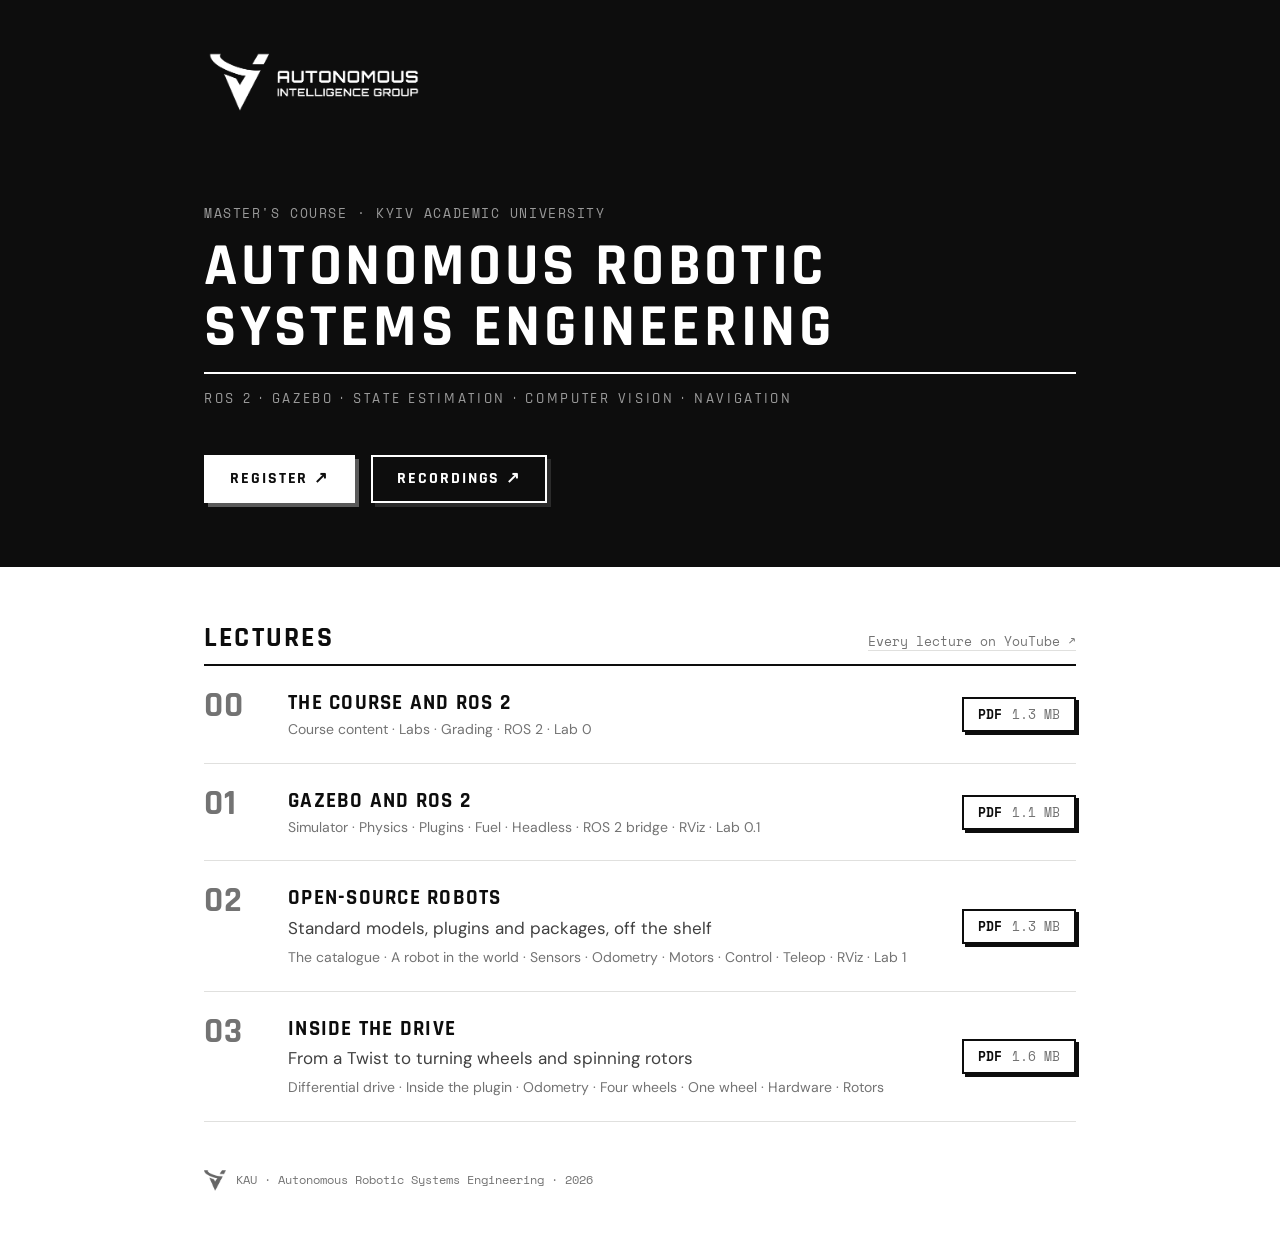
==== index.html @ 1cdad690 "Course page" ====
<!doctype html>
<html lang="en">
<head>
<meta charset="utf-8">
<meta name="viewport" content="width=device-width, initial-scale=1">
<title>Autonomous Robotic Systems Engineering</title>
<meta name="description" content="Master's course at Kyiv Academic University: ROS 2, Gazebo, state estimation, computer vision, navigation. Lecture slides, recordings and registration.">
<meta property="og:title" content="Autonomous Robotic Systems Engineering">
<meta property="og:description" content="ROS 2 · Gazebo · State Estimation · Computer Vision · Navigation. Lecture slides, recordings and registration.">
<link rel="icon" href="logo.png">
<link rel="preconnect" href="https://fonts.googleapis.com">
<link rel="preconnect" href="https://fonts.gstatic.com" crossorigin>
<link rel="stylesheet" href="https://fonts.googleapis.com/css2?family=Rajdhani:wght@500;600;700&family=DM+Sans:wght@400;500;600&family=Space+Mono:wght@400;700&display=swap">
<!-- Generated by site/build.py from this template: edit here, not in the output.
     Palette, type and geometry follow ref/academic.css, the lecture-deck theme:
     monochrome, square corners, hard offset shadows. The header is the deck's cover slide. -->
<style>
  :root {
    --black: #0D0D0D;
    --gray-900: #1A1A1A;
    --gray-800: #2B2B2B;
    --gray-700: #404040;
    --gray-600: #5A5A5A;
    --gray-500: #737373;
    --gray-400: #9A9A9A;
    --gray-300: #C2C2C2;
    --gray-200: #E0E0DE;
    --gray-50: #F8F8F6;
    --white: #FFFFFF;

    --bg: var(--white);
    --fg: var(--black);
    --fg-2: var(--gray-700);
    --fg-3: var(--gray-500);
    --rule: var(--gray-200);
    --ink: var(--black);          /* borders and shadows of controls */
    --logo-blend: multiply;       /* hides the logo's white ground */
    --logo-filter: none;
  }
  @media (prefers-color-scheme: dark) {
    :root {
      --bg: #111111;
      --fg: var(--gray-50);
      --fg-2: var(--gray-300);
      --fg-3: var(--gray-400);
      --rule: var(--gray-800);
      --ink: var(--gray-50);
      --logo-blend: screen;
      --logo-filter: invert(1);
    }
  }

  * { box-sizing: border-box; }
  html { -webkit-text-size-adjust: 100%; }
  body {
    margin: 0;
    background: var(--bg);
    color: var(--fg);
    font: 400 17px/1.55 'DM Sans', system-ui, sans-serif;
  }
  a { color: inherit; }
  .wrap { max-width: 920px; margin: 0 auto; padding-inline: 24px; }

  /* ── Header: the deck's cover slide ─────────────────────────────── */
  header {
    background: var(--black);
    color: var(--white);
    padding: 48px 0 64px;
  }
  .wordmark {
    display: block;
    width: 220px;
    height: auto;
    filter: invert(1);
    mix-blend-mode: screen;      /* the inverted white ground disappears into the black */
  }
  .eyebrow {
    margin: 88px 0 14px;
    font: 400 13px/1.4 'Space Mono', monospace;
    letter-spacing: 0.12em;
    text-transform: uppercase;
    color: var(--gray-400);
  }
  h1 {
    margin: 0;
    padding-bottom: 14px;
    border-bottom: 2px solid var(--white);
    font: 700 clamp(34px, 6.4vw, 60px)/1.02 'Rajdhani', sans-serif;
    letter-spacing: 0.06em;
    text-transform: uppercase;
  }
  .tagline {
    margin: 14px 0 0;
    font: 500 15px/1.5 'Rajdhani', sans-serif;
    letter-spacing: 0.18em;
    text-transform: uppercase;
    color: var(--gray-400);
  }
  .actions { display: flex; flex-wrap: wrap; gap: 16px; margin-top: 44px; }
  .btn {
    display: inline-flex;
    align-items: center;
    gap: 10px;
    padding: 14px 24px;
    border: 2px solid var(--white);
    font: 700 16px/1 'Rajdhani', sans-serif;
    letter-spacing: 0.12em;
    text-transform: uppercase;
    text-decoration: none;
    transition: transform .08s, box-shadow .08s;
  }
  .btn.primary { background: var(--white); color: var(--black); box-shadow: 4px 4px 0 var(--gray-600); }
  .btn.ghost { color: var(--white); box-shadow: 4px 4px 0 var(--gray-800); }
  .btn:hover { transform: translate(2px, 2px); box-shadow: 2px 2px 0 var(--gray-600); }
  .btn:focus-visible, .pdf:focus-visible { outline: 2px solid var(--gray-400); outline-offset: 3px; }

  /* ── Lectures ───────────────────────────────────────────────────── */
  main { padding-block: 56px 8px; }
  .section-head {
    display: flex;
    align-items: baseline;
    justify-content: space-between;
    gap: 16px;
    flex-wrap: wrap;
    border-bottom: 2px solid var(--ink);
    padding-bottom: 10px;
  }
  h2 {
    margin: 0;
    font: 700 28px/1.1 'Rajdhani', sans-serif;
    letter-spacing: 0.08em;
    text-transform: uppercase;
  }
  .section-head a {
    font: 400 13px/1.4 'Space Mono', monospace;
    color: var(--fg-3);
    text-decoration: none;
    border-bottom: 1px solid var(--rule);
  }
  .section-head a:hover { color: var(--fg); border-color: var(--fg); }

  ol { list-style: none; margin: 0; padding: 0; }
  .lecture {
    display: grid;
    grid-template-columns: 64px 1fr auto;
    gap: 4px 20px;
    align-items: start;
    padding: 22px 0;
    border-bottom: 1px solid var(--rule);
  }
  .num {
    font: 700 36px/1 'Rajdhani', sans-serif;
    color: var(--fg-3);
    letter-spacing: 0.02em;
  }
  .lecture h3 {
    margin: 2px 0 4px;
    font: 700 21px/1.2 'Rajdhani', sans-serif;
    letter-spacing: 0.06em;
    text-transform: uppercase;
  }
  .sub { margin: 0 0 6px; color: var(--fg-2); }
  .topics { margin: 0; font-size: 14px; color: var(--fg-3); }
  .pdf {
    align-self: center;
    display: inline-flex;
    gap: 10px;
    align-items: baseline;
    padding: 9px 14px;
    border: 2px solid var(--ink);
    box-shadow: 3px 3px 0 var(--ink);
    font: 700 13px/1 'Space Mono', monospace;
    text-decoration: none;
    white-space: nowrap;
    transition: transform .08s, box-shadow .08s;
  }
  .pdf span { font-weight: 400; color: var(--fg-3); }
  .pdf:hover { transform: translate(2px, 2px); box-shadow: 1px 1px 0 var(--ink); }

  footer {
    display: flex;
    align-items: center;
    gap: 10px;
    padding-block: 40px 48px;
    font: 400 12px/1.4 'Space Mono', monospace;
    color: var(--fg-3);
  }
  footer img {
    width: 22px;
    height: auto;
    opacity: 0.6;
    filter: var(--logo-filter);
    mix-blend-mode: var(--logo-blend);
  }

  @media (max-width: 600px) {
    .wrap { padding-inline: 16px; }
    header { padding: 32px 0 48px; }
    .wordmark { width: 170px; }
    .eyebrow { margin-top: 56px; }
    .tagline { letter-spacing: 0.12em; }
    .btn { flex: 1 1 100%; justify-content: center; }
    .lecture { grid-template-columns: 44px 1fr; }
    .num { font-size: 28px; }
    .pdf { grid-column: 2; justify-self: start; margin-top: 10px; }
  }
</style>
</head>
<body>
<header>
  <div class="wrap">
    <img class="wordmark" src="logo-text.png" alt="Autonomous Intelligence Group">
    <p class="eyebrow">Master's course · Kyiv Academic University</p>
    <h1>Autonomous Robotic Systems Engineering</h1>
    <p class="tagline">ROS 2 · Gazebo · State Estimation · Computer Vision · Navigation</p>
    <div class="actions">
      <a class="btn primary" href="https://docs.google.com/forms/d/e/1FAIpQLScCTDKY3T2xE_e-Do9QXVDI1CvSG9J3W2S0fOVt3imIYhin_Q/viewform" target="_blank" rel="noopener">Register ↗</a>
      <a class="btn ghost" href="https://www.youtube.com/playlist?list=PLBeDJyZEjxEo" target="_blank" rel="noopener">Recordings ↗</a>
    </div>
  </div>
</header>

<main class="wrap">
  <div class="section-head">
    <h2>Lectures</h2>
    <a href="https://www.youtube.com/playlist?list=PLBeDJyZEjxEo" target="_blank" rel="noopener">Every lecture on YouTube ↗</a>
  </div>
  <ol>
      <li class="lecture">
        <span class="num">00</span>
        <div class="body">
          <h3>The Course and ROS 2</h3>
          <p class="topics">Course content · Labs · Grading · ROS 2 · Lab 0</p>
        </div>
        <a class="pdf" href="slides/lecture-00-intro.pdf" target="_blank" rel="noopener">PDF <span>1.3 MB</span></a>
      </li>
      <li class="lecture">
        <span class="num">01</span>
        <div class="body">
          <h3>Gazebo and ROS 2</h3>
          <p class="topics">Simulator · Physics · Plugins · Fuel · Headless · ROS 2 bridge · RViz · Lab 0.1</p>
        </div>
        <a class="pdf" href="slides/lecture-01-gazebo.pdf" target="_blank" rel="noopener">PDF <span>1.1 MB</span></a>
      </li>
      <li class="lecture">
        <span class="num">02</span>
        <div class="body">
          <h3>Open-Source Robots</h3>
          <p class="sub">Standard models, plugins and packages, off the shelf</p>
          <p class="topics">The catalogue · A robot in the world · Sensors · Odometry · Motors · Control · Teleop · RViz · Lab 1</p>
        </div>
        <a class="pdf" href="slides/lecture-02-fuel-and-control.pdf" target="_blank" rel="noopener">PDF <span>1.3 MB</span></a>
      </li>
      <li class="lecture">
        <span class="num">03</span>
        <div class="body">
          <h3>Inside the Drive</h3>
          <p class="sub">From a Twist to turning wheels and spinning rotors</p>
          <p class="topics">Differential drive · Inside the plugin · Odometry · Four wheels · One wheel · Hardware · Rotors</p>
        </div>
        <a class="pdf" href="slides/lecture-03-inside-the-drive.pdf" target="_blank" rel="noopener">PDF <span>1.6 MB</span></a>
      </li>
  </ol>
</main>

<footer class="wrap">
  <img src="logo.png" alt="">
  <span>KAU · Autonomous Robotic Systems Engineering · 2026</span>
</footer>
</body>
</html>
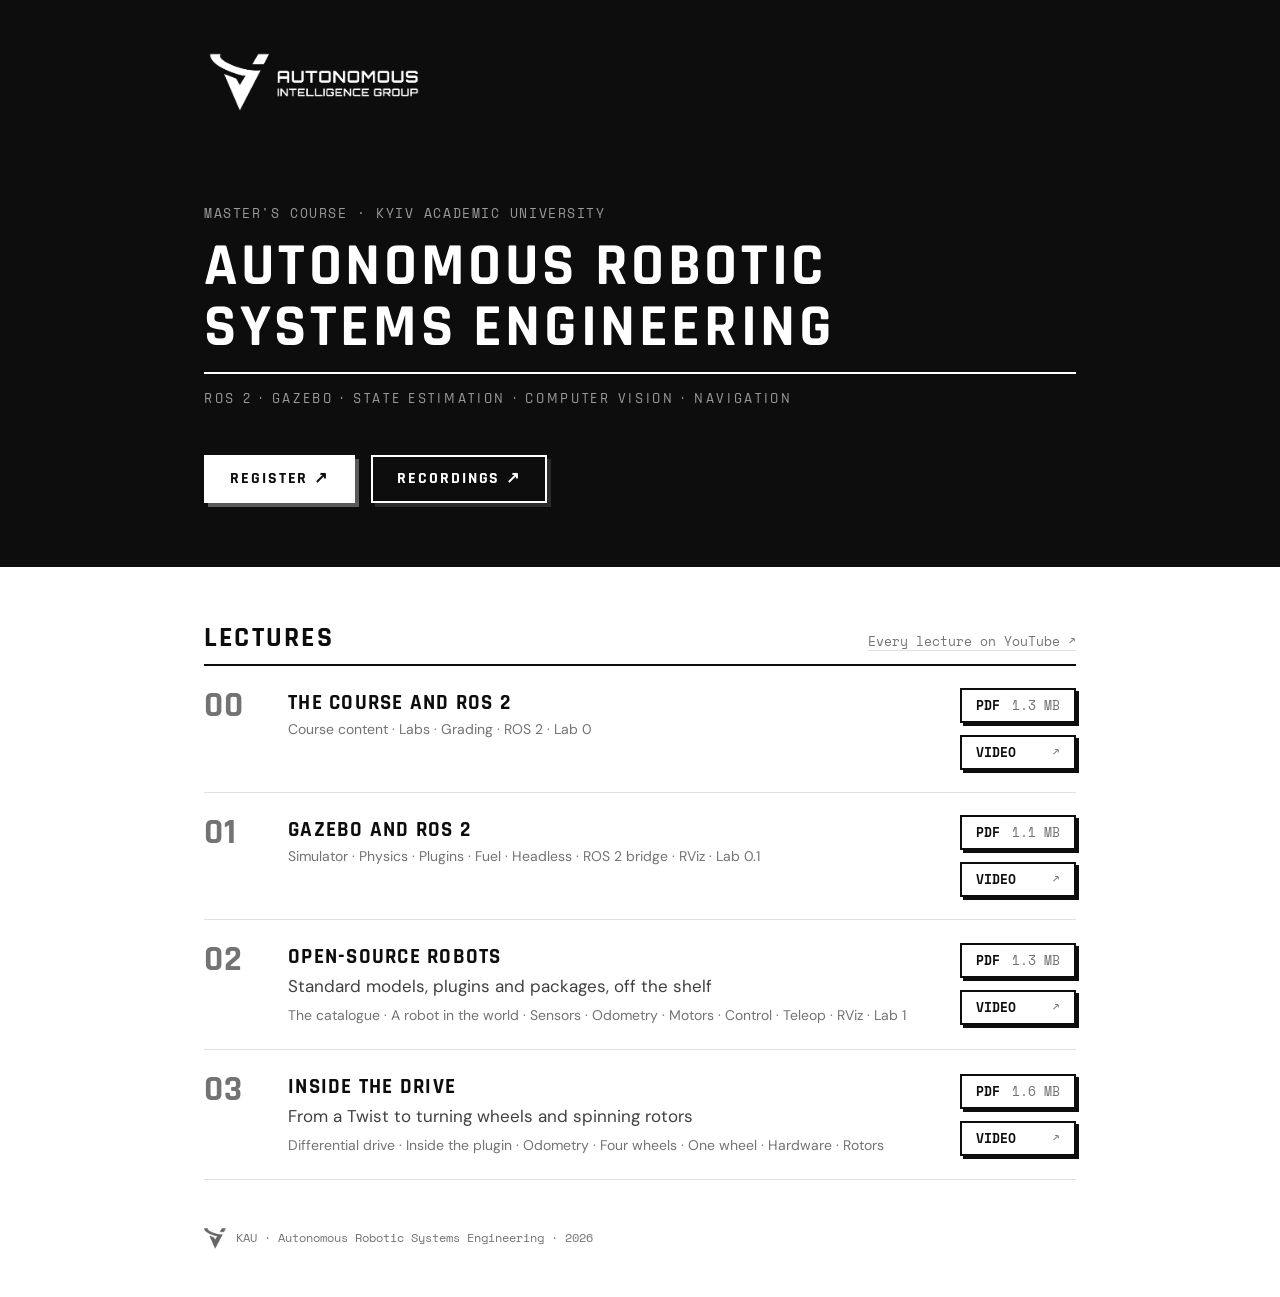
==== commit 73cd36bd: "Lecture videos" ====
--- a/index.html
+++ b/index.html
@@ -112,7 +112,7 @@
   .btn.primary { background: var(--white); color: var(--black); box-shadow: 4px 4px 0 var(--gray-600); }
   .btn.ghost { color: var(--white); box-shadow: 4px 4px 0 var(--gray-800); }
   .btn:hover { transform: translate(2px, 2px); box-shadow: 2px 2px 0 var(--gray-600); }
-  .btn:focus-visible, .pdf:focus-visible { outline: 2px solid var(--gray-400); outline-offset: 3px; }
+  .btn:focus-visible, .link:focus-visible { outline: 2px solid var(--gray-400); outline-offset: 3px; }
 
   /* ── Lectures ───────────────────────────────────────────────────── */
   main { padding-block: 56px 8px; }
@@ -161,21 +161,23 @@
   }
   .sub { margin: 0 0 6px; color: var(--fg-2); }
   .topics { margin: 0; font-size: 14px; color: var(--fg-3); }
-  .pdf {
-    align-self: center;
-    display: inline-flex;
-    gap: 10px;
+  .links { align-self: center; display: grid; gap: 12px; }
+  .link {
+    display: flex;
+    justify-content: space-between;
+    gap: 12px;
     align-items: baseline;
     padding: 9px 14px;
     border: 2px solid var(--ink);
     box-shadow: 3px 3px 0 var(--ink);
     font: 700 13px/1 'Space Mono', monospace;
+    text-transform: uppercase;
     text-decoration: none;
     white-space: nowrap;
     transition: transform .08s, box-shadow .08s;
   }
-  .pdf span { font-weight: 400; color: var(--fg-3); }
-  .pdf:hover { transform: translate(2px, 2px); box-shadow: 1px 1px 0 var(--ink); }
+  .link span { font-weight: 400; color: var(--fg-3); }
+  .link:hover { transform: translate(2px, 2px); box-shadow: 1px 1px 0 var(--ink); }
 
   footer {
     display: flex;
@@ -202,7 +204,7 @@
     .btn { flex: 1 1 100%; justify-content: center; }
     .lecture { grid-template-columns: 44px 1fr; }
     .num { font-size: 28px; }
-    .pdf { grid-column: 2; justify-self: start; margin-top: 10px; }
+    .links { grid-column: 2; display: flex; flex-wrap: wrap; margin-top: 10px; }
   }
 </style>
 </head>
@@ -232,7 +234,10 @@
           <h3>The Course and ROS 2</h3>
           <p class="topics">Course content · Labs · Grading · ROS 2 · Lab 0</p>
         </div>
-        <a class="pdf" href="slides/lecture-00-intro.pdf" target="_blank" rel="noopener">PDF <span>1.3 MB</span></a>
+        <div class="links">
+          <a class="link" href="slides/lecture-00-intro.pdf" target="_blank" rel="noopener">PDF <span>1.3 MB</span></a>
+          <a class="link" href="https://youtu.be/eaUMphrXN6M" target="_blank" rel="noopener">Video <span>↗</span></a>
+        </div>
       </li>
       <li class="lecture">
         <span class="num">01</span>
@@ -240,7 +245,10 @@
           <h3>Gazebo and ROS 2</h3>
           <p class="topics">Simulator · Physics · Plugins · Fuel · Headless · ROS 2 bridge · RViz · Lab 0.1</p>
         </div>
-        <a class="pdf" href="slides/lecture-01-gazebo.pdf" target="_blank" rel="noopener">PDF <span>1.1 MB</span></a>
+        <div class="links">
+          <a class="link" href="slides/lecture-01-gazebo.pdf" target="_blank" rel="noopener">PDF <span>1.1 MB</span></a>
+          <a class="link" href="https://youtu.be/rybYbZVX8qI" target="_blank" rel="noopener">Video <span>↗</span></a>
+        </div>
       </li>
       <li class="lecture">
         <span class="num">02</span>
@@ -249,7 +257,10 @@
           <p class="sub">Standard models, plugins and packages, off the shelf</p>
           <p class="topics">The catalogue · A robot in the world · Sensors · Odometry · Motors · Control · Teleop · RViz · Lab 1</p>
         </div>
-        <a class="pdf" href="slides/lecture-02-fuel-and-control.pdf" target="_blank" rel="noopener">PDF <span>1.3 MB</span></a>
+        <div class="links">
+          <a class="link" href="slides/lecture-02-fuel-and-control.pdf" target="_blank" rel="noopener">PDF <span>1.3 MB</span></a>
+          <a class="link" href="https://youtu.be/D-PPyDowY_8" target="_blank" rel="noopener">Video <span>↗</span></a>
+        </div>
       </li>
       <li class="lecture">
         <span class="num">03</span>
@@ -258,7 +269,10 @@
           <p class="sub">From a Twist to turning wheels and spinning rotors</p>
           <p class="topics">Differential drive · Inside the plugin · Odometry · Four wheels · One wheel · Hardware · Rotors</p>
         </div>
-        <a class="pdf" href="slides/lecture-03-inside-the-drive.pdf" target="_blank" rel="noopener">PDF <span>1.6 MB</span></a>
+        <div class="links">
+          <a class="link" href="slides/lecture-03-inside-the-drive.pdf" target="_blank" rel="noopener">PDF <span>1.6 MB</span></a>
+          <a class="link" href="https://youtu.be/1toelWxVnjs" target="_blank" rel="noopener">Video <span>↗</span></a>
+        </div>
       </li>
   </ol>
 </main>
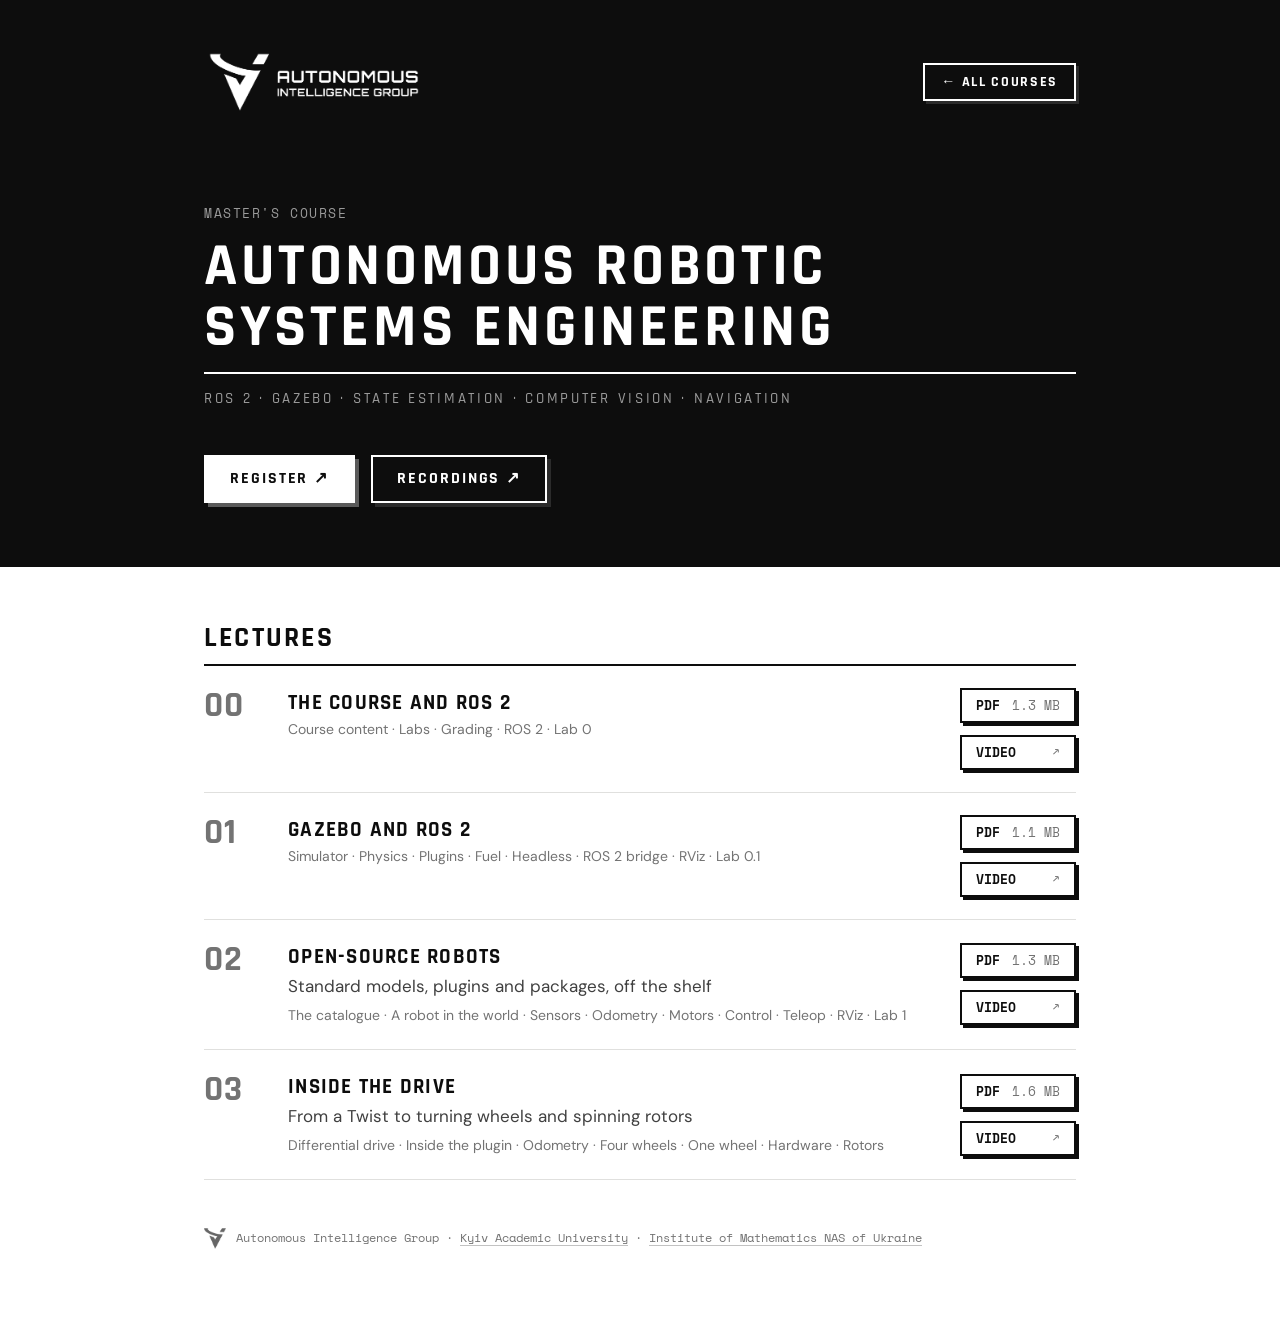
==== commit 222ecc53: "Lecture N" ====
--- a/index.html
+++ b/index.html
@@ -2,284 +2,9 @@
 <html lang="en">
 <head>
 <meta charset="utf-8">
-<meta name="viewport" content="width=device-width, initial-scale=1">
-<title>Autonomous Robotic Systems Engineering</title>
-<meta name="description" content="Master's course at Kyiv Academic University: ROS 2, Gazebo, state estimation, computer vision, navigation. Lecture slides, recordings and registration.">
-<meta property="og:title" content="Autonomous Robotic Systems Engineering">
-<meta property="og:description" content="ROS 2 · Gazebo · State Estimation · Computer Vision · Navigation. Lecture slides, recordings and registration.">
-<link rel="icon" href="logo.png">
-<link rel="preconnect" href="https://fonts.googleapis.com">
-<link rel="preconnect" href="https://fonts.gstatic.com" crossorigin>
-<link rel="stylesheet" href="https://fonts.googleapis.com/css2?family=Rajdhani:wght@500;600;700&family=DM+Sans:wght@400;500;600&family=Space+Mono:wght@400;700&display=swap">
-<!-- Generated by site/build.py from this template: edit here, not in the output.
-     Palette, type and geometry follow ref/academic.css, the lecture-deck theme:
-     monochrome, square corners, hard offset shadows. The header is the deck's cover slide. -->
-<style>
-  :root {
-    --black: #0D0D0D;
-    --gray-900: #1A1A1A;
-    --gray-800: #2B2B2B;
-    --gray-700: #404040;
-    --gray-600: #5A5A5A;
-    --gray-500: #737373;
-    --gray-400: #9A9A9A;
-    --gray-300: #C2C2C2;
-    --gray-200: #E0E0DE;
-    --gray-50: #F8F8F6;
-    --white: #FFFFFF;
-
-    --bg: var(--white);
-    --fg: var(--black);
-    --fg-2: var(--gray-700);
-    --fg-3: var(--gray-500);
-    --rule: var(--gray-200);
-    --ink: var(--black);          /* borders and shadows of controls */
-    --logo-blend: multiply;       /* hides the logo's white ground */
-    --logo-filter: none;
-  }
-  @media (prefers-color-scheme: dark) {
-    :root {
-      --bg: #111111;
-      --fg: var(--gray-50);
-      --fg-2: var(--gray-300);
-      --fg-3: var(--gray-400);
-      --rule: var(--gray-800);
-      --ink: var(--gray-50);
-      --logo-blend: screen;
-      --logo-filter: invert(1);
-    }
-  }
-
-  * { box-sizing: border-box; }
-  html { -webkit-text-size-adjust: 100%; }
-  body {
-    margin: 0;
-    background: var(--bg);
-    color: var(--fg);
-    font: 400 17px/1.55 'DM Sans', system-ui, sans-serif;
-  }
-  a { color: inherit; }
-  .wrap { max-width: 920px; margin: 0 auto; padding-inline: 24px; }
-
-  /* ── Header: the deck's cover slide ─────────────────────────────── */
-  header {
-    background: var(--black);
-    color: var(--white);
-    padding: 48px 0 64px;
-  }
-  .wordmark {
-    display: block;
-    width: 220px;
-    height: auto;
-    filter: invert(1);
-    mix-blend-mode: screen;      /* the inverted white ground disappears into the black */
-  }
-  .eyebrow {
-    margin: 88px 0 14px;
-    font: 400 13px/1.4 'Space Mono', monospace;
-    letter-spacing: 0.12em;
-    text-transform: uppercase;
-    color: var(--gray-400);
-  }
-  h1 {
-    margin: 0;
-    padding-bottom: 14px;
-    border-bottom: 2px solid var(--white);
-    font: 700 clamp(34px, 6.4vw, 60px)/1.02 'Rajdhani', sans-serif;
-    letter-spacing: 0.06em;
-    text-transform: uppercase;
-  }
-  .tagline {
-    margin: 14px 0 0;
-    font: 500 15px/1.5 'Rajdhani', sans-serif;
-    letter-spacing: 0.18em;
-    text-transform: uppercase;
-    color: var(--gray-400);
-  }
-  .actions { display: flex; flex-wrap: wrap; gap: 16px; margin-top: 44px; }
-  .btn {
-    display: inline-flex;
-    align-items: center;
-    gap: 10px;
-    padding: 14px 24px;
-    border: 2px solid var(--white);
-    font: 700 16px/1 'Rajdhani', sans-serif;
-    letter-spacing: 0.12em;
-    text-transform: uppercase;
-    text-decoration: none;
-    transition: transform .08s, box-shadow .08s;
-  }
-  .btn.primary { background: var(--white); color: var(--black); box-shadow: 4px 4px 0 var(--gray-600); }
-  .btn.ghost { color: var(--white); box-shadow: 4px 4px 0 var(--gray-800); }
-  .btn:hover { transform: translate(2px, 2px); box-shadow: 2px 2px 0 var(--gray-600); }
-  .btn:focus-visible, .link:focus-visible { outline: 2px solid var(--gray-400); outline-offset: 3px; }
-
-  /* ── Lectures ───────────────────────────────────────────────────── */
-  main { padding-block: 56px 8px; }
-  .section-head {
-    display: flex;
-    align-items: baseline;
-    justify-content: space-between;
-    gap: 16px;
-    flex-wrap: wrap;
-    border-bottom: 2px solid var(--ink);
-    padding-bottom: 10px;
-  }
-  h2 {
-    margin: 0;
-    font: 700 28px/1.1 'Rajdhani', sans-serif;
-    letter-spacing: 0.08em;
-    text-transform: uppercase;
-  }
-  .section-head a {
-    font: 400 13px/1.4 'Space Mono', monospace;
-    color: var(--fg-3);
-    text-decoration: none;
-    border-bottom: 1px solid var(--rule);
-  }
-  .section-head a:hover { color: var(--fg); border-color: var(--fg); }
-
-  ol { list-style: none; margin: 0; padding: 0; }
-  .lecture {
-    display: grid;
-    grid-template-columns: 64px 1fr auto;
-    gap: 4px 20px;
-    align-items: start;
-    padding: 22px 0;
-    border-bottom: 1px solid var(--rule);
-  }
-  .num {
-    font: 700 36px/1 'Rajdhani', sans-serif;
-    color: var(--fg-3);
-    letter-spacing: 0.02em;
-  }
-  .lecture h3 {
-    margin: 2px 0 4px;
-    font: 700 21px/1.2 'Rajdhani', sans-serif;
-    letter-spacing: 0.06em;
-    text-transform: uppercase;
-  }
-  .sub { margin: 0 0 6px; color: var(--fg-2); }
-  .topics { margin: 0; font-size: 14px; color: var(--fg-3); }
-  .links { align-self: center; display: grid; gap: 12px; }
-  .link {
-    display: flex;
-    justify-content: space-between;
-    gap: 12px;
-    align-items: baseline;
-    padding: 9px 14px;
-    border: 2px solid var(--ink);
-    box-shadow: 3px 3px 0 var(--ink);
-    font: 700 13px/1 'Space Mono', monospace;
-    text-transform: uppercase;
-    text-decoration: none;
-    white-space: nowrap;
-    transition: transform .08s, box-shadow .08s;
-  }
-  .link span { font-weight: 400; color: var(--fg-3); }
-  .link:hover { transform: translate(2px, 2px); box-shadow: 1px 1px 0 var(--ink); }
-
-  footer {
-    display: flex;
-    align-items: center;
-    gap: 10px;
-    padding-block: 40px 48px;
-    font: 400 12px/1.4 'Space Mono', monospace;
-    color: var(--fg-3);
-  }
-  footer img {
-    width: 22px;
-    height: auto;
-    opacity: 0.6;
-    filter: var(--logo-filter);
-    mix-blend-mode: var(--logo-blend);
-  }
-
-  @media (max-width: 600px) {
-    .wrap { padding-inline: 16px; }
-    header { padding: 32px 0 48px; }
-    .wordmark { width: 170px; }
-    .eyebrow { margin-top: 56px; }
-    .tagline { letter-spacing: 0.12em; }
-    .btn { flex: 1 1 100%; justify-content: center; }
-    .lecture { grid-template-columns: 44px 1fr; }
-    .num { font-size: 28px; }
-    .links { grid-column: 2; display: flex; flex-wrap: wrap; margin-top: 10px; }
-  }
-</style>
+<title>Redirecting…</title>
+<meta http-equiv="refresh" content="0; url=course/engineering/">
+<link rel="canonical" href="course/engineering/">
 </head>
-<body>
-<header>
-  <div class="wrap">
-    <img class="wordmark" src="logo-text.png" alt="Autonomous Intelligence Group">
-    <p class="eyebrow">Master's course · Kyiv Academic University</p>
-    <h1>Autonomous Robotic Systems Engineering</h1>
-    <p class="tagline">ROS 2 · Gazebo · State Estimation · Computer Vision · Navigation</p>
-    <div class="actions">
-      <a class="btn primary" href="https://docs.google.com/forms/d/e/1FAIpQLScCTDKY3T2xE_e-Do9QXVDI1CvSG9J3W2S0fOVt3imIYhin_Q/viewform" target="_blank" rel="noopener">Register ↗</a>
-      <a class="btn ghost" href="https://www.youtube.com/playlist?list=PLBeDJyZEjxEo" target="_blank" rel="noopener">Recordings ↗</a>
-    </div>
-  </div>
-</header>
-
-<main class="wrap">
-  <div class="section-head">
-    <h2>Lectures</h2>
-    <a href="https://www.youtube.com/playlist?list=PLBeDJyZEjxEo" target="_blank" rel="noopener">Every lecture on YouTube ↗</a>
-  </div>
-  <ol>
-      <li class="lecture">
-        <span class="num">00</span>
-        <div class="body">
-          <h3>The Course and ROS 2</h3>
-          <p class="topics">Course content · Labs · Grading · ROS 2 · Lab 0</p>
-        </div>
-        <div class="links">
-          <a class="link" href="slides/lecture-00-intro.pdf" target="_blank" rel="noopener">PDF <span>1.3 MB</span></a>
-          <a class="link" href="https://youtu.be/eaUMphrXN6M" target="_blank" rel="noopener">Video <span>↗</span></a>
-        </div>
-      </li>
-      <li class="lecture">
-        <span class="num">01</span>
-        <div class="body">
-          <h3>Gazebo and ROS 2</h3>
-          <p class="topics">Simulator · Physics · Plugins · Fuel · Headless · ROS 2 bridge · RViz · Lab 0.1</p>
-        </div>
-        <div class="links">
-          <a class="link" href="slides/lecture-01-gazebo.pdf" target="_blank" rel="noopener">PDF <span>1.1 MB</span></a>
-          <a class="link" href="https://youtu.be/rybYbZVX8qI" target="_blank" rel="noopener">Video <span>↗</span></a>
-        </div>
-      </li>
-      <li class="lecture">
-        <span class="num">02</span>
-        <div class="body">
-          <h3>Open-Source Robots</h3>
-          <p class="sub">Standard models, plugins and packages, off the shelf</p>
-          <p class="topics">The catalogue · A robot in the world · Sensors · Odometry · Motors · Control · Teleop · RViz · Lab 1</p>
-        </div>
-        <div class="links">
-          <a class="link" href="slides/lecture-02-fuel-and-control.pdf" target="_blank" rel="noopener">PDF <span>1.3 MB</span></a>
-          <a class="link" href="https://youtu.be/D-PPyDowY_8" target="_blank" rel="noopener">Video <span>↗</span></a>
-        </div>
-      </li>
-      <li class="lecture">
-        <span class="num">03</span>
-        <div class="body">
-          <h3>Inside the Drive</h3>
-          <p class="sub">From a Twist to turning wheels and spinning rotors</p>
-          <p class="topics">Differential drive · Inside the plugin · Odometry · Four wheels · One wheel · Hardware · Rotors</p>
-        </div>
-        <div class="links">
-          <a class="link" href="slides/lecture-03-inside-the-drive.pdf" target="_blank" rel="noopener">PDF <span>1.6 MB</span></a>
-          <a class="link" href="https://youtu.be/1toelWxVnjs" target="_blank" rel="noopener">Video <span>↗</span></a>
-        </div>
-      </li>
-  </ol>
-</main>
-
-<footer class="wrap">
-  <img src="logo.png" alt="">
-  <span>KAU · Autonomous Robotic Systems Engineering · 2026</span>
-</footer>
-</body>
+<body><a href="course/engineering/">Continue</a></body>
 </html>
